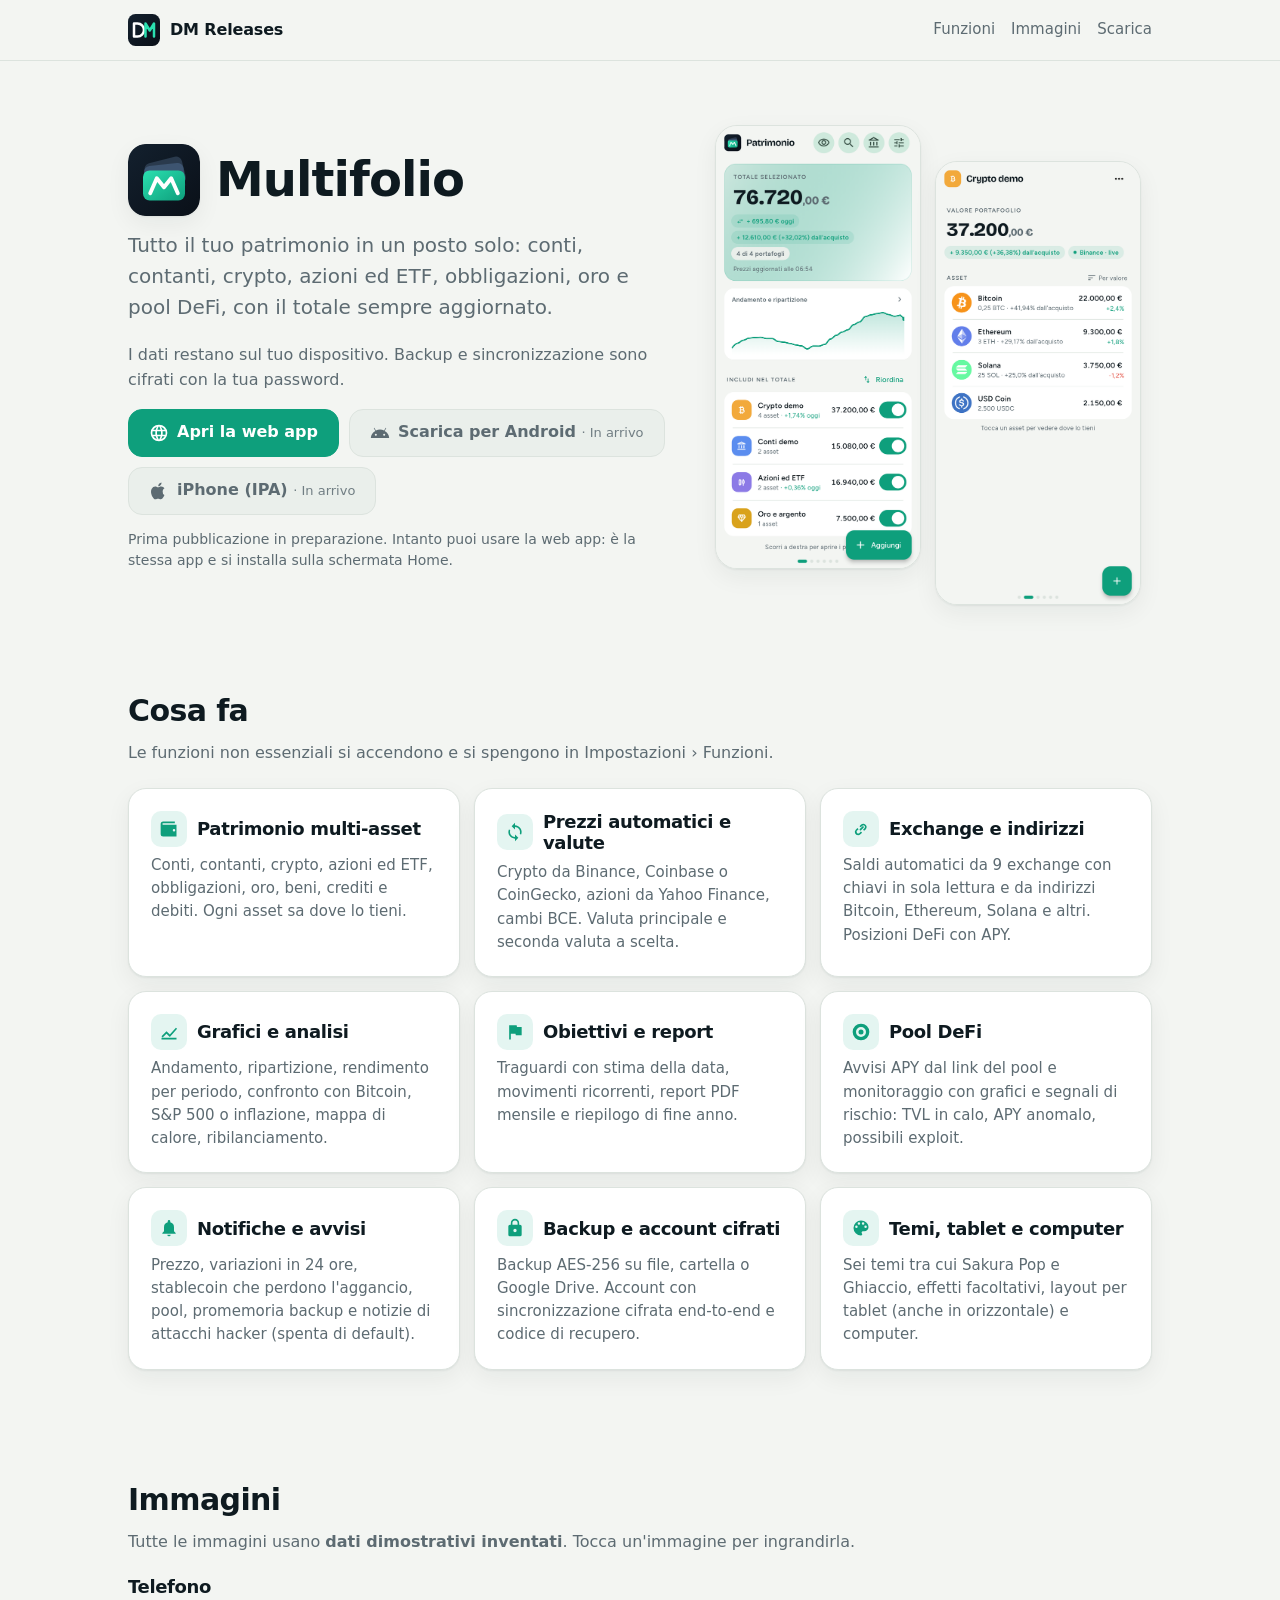
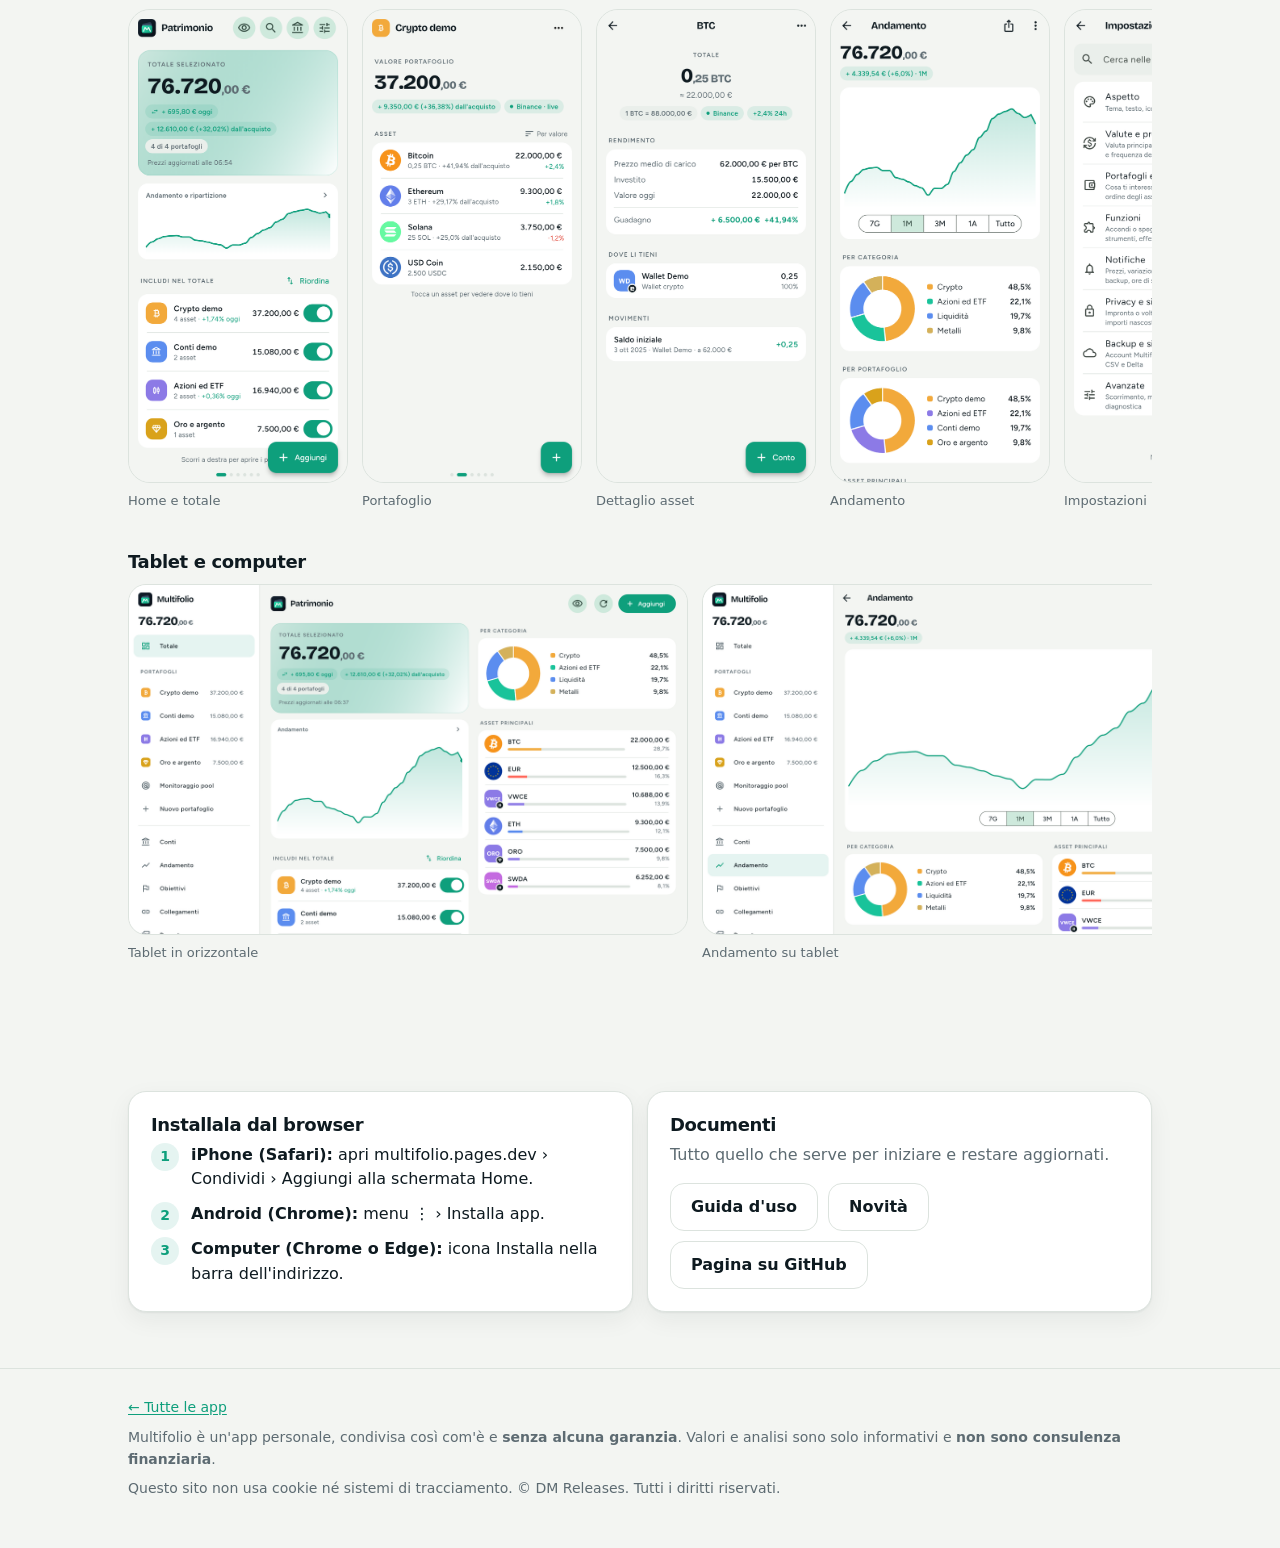
==== docs/multifolio/index.html @ 2bd75a1a "DM Releases: vetrina pubblica con Multifolio - README con installazione di APK (Android) e IPA (Side" ====
<!doctype html>
<html lang="it">
<head>
  <meta charset="utf-8">
  <meta name="viewport" content="width=device-width, initial-scale=1">
  <title>Multifolio · DM Releases</title>
  <meta name="description" content="Multifolio: tutto il tuo patrimonio in un posto solo. Web app, Android e iPhone, guida e novità.">
  <meta name="color-scheme" content="light dark">
  <meta name="theme-color" content="#f3f5f2" media="(prefers-color-scheme: light)">
  <meta name="theme-color" content="#0a1018" media="(prefers-color-scheme: dark)">
  <meta name="referrer" content="no-referrer">
  <link rel="icon" href="../assets/multifolio/logo.svg" type="image/svg+xml">
  <link rel="apple-touch-icon" href="../assets/multifolio/apple-touch-icon.png">
  <link rel="stylesheet" href="../assets/stile.css">
</head>
<body>
  <header class="top">
    <div class="wrap">
      <a class="brand" href="../" aria-label="DM Releases, pagina principale">
        <img class="brand-mark" src="../assets/dm.svg" alt="" width="32" height="32">
        DM Releases
      </a>
      <nav aria-label="Sezioni">
        <a href="#funzioni">Funzioni</a>
        <a href="#galleria">Immagini</a>
        <a href="#scarica">Scarica</a>
      </nav>
    </div>
  </header>

  <main>
    <section class="hero">
      <div class="wrap hero-grid">
        <div>
          <div class="app-title">
            <img src="../assets/multifolio/logo.svg" alt="Logo di Multifolio" width="72" height="72">
            <h1>Multifolio</h1>
          </div>
          <p class="lead">Tutto il tuo patrimonio in un posto solo: conti, contanti, crypto,
            azioni ed ETF, obbligazioni, oro e pool DeFi, con il totale sempre aggiornato.</p>
          <p class="muted">I dati restano sul tuo dispositivo. Backup e sincronizzazione sono
            cifrati con la tua password.</p>
          <div class="buttons" id="scarica">
            <a class="btn btn-primary" href="https://multifolio.pages.dev" rel="noopener">
              <svg viewBox="0 0 24 24" aria-hidden="true"><path fill="currentColor" d="M12 2a10 10 0 1 0 0 20 10 10 0 0 0 0-20Zm6.9 6h-3a15.7 15.7 0 0 0-1.4-3.6A8 8 0 0 1 18.9 8ZM12 4c.8 1.2 1.5 2.5 1.9 4h-3.8c.4-1.5 1.1-2.8 1.9-4ZM4.3 14a8.2 8.2 0 0 1 0-4h3.4a16.5 16.5 0 0 0 0 4H4.3Zm.8 2h3a15.7 15.7 0 0 0 1.4 3.6A8 8 0 0 1 5.1 16Zm3-8h-3a8 8 0 0 1 4.4-3.6C8.9 5.5 8.4 6.7 8.1 8ZM12 20c-.8-1.2-1.5-2.5-1.9-4h3.8c-.4 1.5-1.1 2.8-1.9 4Zm2.3-6H9.7a14.7 14.7 0 0 1 0-4h4.6a14.7 14.7 0 0 1 0 4Zm.2 5.6c.6-1.1 1.1-2.3 1.4-3.6h3a8 8 0 0 1-4.4 3.6Zm1.8-5.6a16.5 16.5 0 0 0 0-4h3.4a8.2 8.2 0 0 1 0 4h-3.4Z"/></svg>
              Apri la web app
            </a>
            <a class="btn" id="btn-android" aria-disabled="true" role="link">
              <svg viewBox="0 0 24 24" aria-hidden="true"><path fill="currentColor" d="M17.6 9.5 19.4 6.4a.4.4 0 0 0-.7-.4l-1.8 3.1a11 11 0 0 0-9.8 0L5.3 6a.4.4 0 0 0-.7.4l1.8 3.1A10.3 10.3 0 0 0 1 18h22a10.3 10.3 0 0 0-5.4-8.5ZM7 15.3a1.2 1.2 0 1 1 0-2.5 1.2 1.2 0 0 1 0 2.5Zm10 0a1.2 1.2 0 1 1 0-2.5 1.2 1.2 0 0 1 0 2.5Z"/></svg>
              <span>Scarica per Android <span class="sub" data-stato>· In arrivo</span></span>
            </a>
            <a class="btn" id="btn-ios" aria-disabled="true" role="link">
              <svg viewBox="0 0 24 24" aria-hidden="true"><path fill="currentColor" d="M16.4 12.6c0-2.6 2.1-3.8 2.2-3.9a4.8 4.8 0 0 0-3.8-2c-1.6-.2-3.1.9-3.9.9-.8 0-2-.9-3.4-.9a5 5 0 0 0-4.2 2.6c-1.8 3.1-.5 7.7 1.3 10.2.8 1.2 1.8 2.6 3.1 2.5 1.2 0 1.7-.8 3.2-.8s1.9.8 3.2.8c1.3 0 2.2-1.2 3-2.4a10 10 0 0 0 1.4-2.8 4.3 4.3 0 0 1-2.1-4.2ZM14 4.9A4.3 4.3 0 0 0 15 1.7a4.4 4.4 0 0 0-2.9 1.5 4.1 4.1 0 0 0-1 3.1A3.6 3.6 0 0 0 14 4.9Z"/></svg>
              <span>iPhone (IPA) <span class="sub" data-stato>· In arrivo</span></span>
            </a>
          </div>
          <p class="status" id="versione">Prima pubblicazione in preparazione. Intanto puoi usare la web app:
            è la stessa app e si installa sulla schermata Home.</p>
        </div>
        <div class="hero-shot">
          <picture>
            <source srcset="../assets/multifolio/screenshot/telefono-scuro.png" media="(prefers-color-scheme: dark)">
            <img src="../assets/multifolio/screenshot/telefono-home.png" alt="Home di Multifolio con il totale del patrimonio (dati dimostrativi)" width="540" height="1169">
          </picture>
          <picture>
            <source srcset="../assets/multifolio/screenshot/telefono-scuro-portafoglio.png" media="(prefers-color-scheme: dark)">
            <img src="../assets/multifolio/screenshot/telefono-portafoglio.png" alt="Un portafoglio crypto (dati dimostrativi)" width="540" height="1169">
          </picture>
        </div>
      </div>
    </section>

    <section id="funzioni">
      <div class="wrap">
        <div class="section-head">
          <h2>Cosa fa</h2>
          <p class="muted">Le funzioni non essenziali si accendono e si spengono in Impostazioni › Funzioni.</p>
        </div>
        <div class="grid">
          <div class="card feature">
            <h3><span class="ico"><svg viewBox="0 0 24 24" aria-hidden="true"><path fill="currentColor" d="M21 7H5a1 1 0 0 1 0-2h14V3H5a3 3 0 0 0-3 3v12a3 3 0 0 0 3 3h16V7Zm-3 8a1.5 1.5 0 1 1 0-3 1.5 1.5 0 0 1 0 3Z"/></svg></span>Patrimonio multi-asset</h3>
            <p>Conti, contanti, crypto, azioni ed ETF, obbligazioni, oro, beni, crediti e debiti. Ogni asset sa dove lo tieni.</p>
          </div>
          <div class="card feature">
            <h3><span class="ico"><svg viewBox="0 0 24 24" aria-hidden="true"><path fill="currentColor" d="M12 4V1L8 5l4 4V6a6 6 0 0 1 5.7 7.9l1.5 1.5A8 8 0 0 0 12 4Zm0 14a6 6 0 0 1-5.7-7.9L4.8 8.6A8 8 0 0 0 12 20v3l4-4-4-4v3Z"/></svg></span>Prezzi automatici e valute</h3>
            <p>Crypto da Binance, Coinbase o CoinGecko, azioni da Yahoo Finance, cambi BCE. Valuta principale e seconda valuta a scelta.</p>
          </div>
          <div class="card feature">
            <h3><span class="ico"><svg viewBox="0 0 24 24" aria-hidden="true"><path fill="currentColor" d="M10.6 13.4a1 1 0 0 1 0-1.4l3-3a1 1 0 1 1 1.4 1.4l-3 3a1 1 0 0 1-1.4 0Zm-2.1 6.2a4 4 0 0 1-2.8-6.8l2-2 1.4 1.4-2 2a2 2 0 0 0 2.8 2.8l2-2 1.4 1.4-2 2a4 4 0 0 1-2.8 1.2Zm7.3-5.4-1.4-1.4 2-2a2 2 0 0 0-2.8-2.8l-2 2-1.4-1.4 2-2a4 4 0 0 1 5.6 5.6l-2 2Z"/></svg></span>Exchange e indirizzi</h3>
            <p>Saldi automatici da 9 exchange con chiavi in sola lettura e da indirizzi Bitcoin, Ethereum, Solana e altri. Posizioni DeFi con APY.</p>
          </div>
          <div class="card feature">
            <h3><span class="ico"><svg viewBox="0 0 24 24" aria-hidden="true"><path fill="currentColor" d="M3 17.2 9 11l4 4 7.3-8.2 1.4 1.4L13 18l-4-4-4.6 4.6L3 17.2ZM3 21h18v-2H3v2Z"/></svg></span>Grafici e analisi</h3>
            <p>Andamento, ripartizione, rendimento per periodo, confronto con Bitcoin, S&amp;P 500 o inflazione, mappa di calore, ribilanciamento.</p>
          </div>
          <div class="card feature">
            <h3><span class="ico"><svg viewBox="0 0 24 24" aria-hidden="true"><path fill="currentColor" d="M14.4 6 14 4H5v17h2v-7h5.6l.4 2h7V6h-5.6Z"/></svg></span>Obiettivi e report</h3>
            <p>Traguardi con stima della data, movimenti ricorrenti, report PDF mensile e riepilogo di fine anno.</p>
          </div>
          <div class="card feature">
            <h3><span class="ico"><svg viewBox="0 0 24 24" aria-hidden="true"><path fill="currentColor" d="M12 2a10 10 0 1 0 10 10A10 10 0 0 0 12 2Zm0 4a6 6 0 1 1-6 6 6 6 0 0 1 6-6Zm0 3a3 3 0 1 0 3 3 3 3 0 0 0-3-3Z"/></svg></span>Pool DeFi</h3>
            <p>Avvisi APY dal link del pool e monitoraggio con grafici e segnali di rischio: TVL in calo, APY anomalo, possibili exploit.</p>
          </div>
          <div class="card feature">
            <h3><span class="ico"><svg viewBox="0 0 24 24" aria-hidden="true"><path fill="currentColor" d="M12 22a2 2 0 0 0 2-2h-4a2 2 0 0 0 2 2Zm6-6V11a6 6 0 0 0-4.5-5.8V4a1.5 1.5 0 0 0-3 0v1.2A6 6 0 0 0 6 11v5l-2 2v1h16v-1l-2-2Z"/></svg></span>Notifiche e avvisi</h3>
            <p>Prezzo, variazioni in 24 ore, stablecoin che perdono l'aggancio, pool, promemoria backup e notizie di attacchi hacker (spenta di default).</p>
          </div>
          <div class="card feature">
            <h3><span class="ico"><svg viewBox="0 0 24 24" aria-hidden="true"><path fill="currentColor" d="M18 8h-1V6A5 5 0 0 0 7 6v2H6a2 2 0 0 0-2 2v10a2 2 0 0 0 2 2h12a2 2 0 0 0 2-2V10a2 2 0 0 0-2-2Zm-6 9a2 2 0 1 1 2-2 2 2 0 0 1-2 2Zm3.1-9H8.9V6a3.1 3.1 0 0 1 6.2 0v2Z"/></svg></span>Backup e account cifrati</h3>
            <p>Backup AES-256 su file, cartella o Google Drive. Account con sincronizzazione cifrata end-to-end e codice di recupero.</p>
          </div>
          <div class="card feature">
            <h3><span class="ico"><svg viewBox="0 0 24 24" aria-hidden="true"><path fill="currentColor" d="M12 3a9 9 0 0 0 0 18 1.5 1.5 0 0 0 1.1-2.5 1.5 1.5 0 0 1 1.1-2.5H16a5 5 0 0 0 5-5c0-4.4-4-8-9-8Zm-5.5 9a1.5 1.5 0 1 1 1.5-1.5A1.5 1.5 0 0 1 6.5 12Zm3-4A1.5 1.5 0 1 1 11 6.5 1.5 1.5 0 0 1 9.5 8Zm5 0A1.5 1.5 0 1 1 16 6.5 1.5 1.5 0 0 1 14.5 8Zm3 4a1.5 1.5 0 1 1 1.5-1.5 1.5 1.5 0 0 1-1.5 1.5Z"/></svg></span>Temi, tablet e computer</h3>
            <p>Sei temi tra cui Sakura Pop e Ghiaccio, effetti facoltativi, layout per tablet (anche in orizzontale) e computer.</p>
          </div>
        </div>
      </div>
    </section>

    <section id="galleria">
      <div class="wrap">
        <div class="section-head">
          <h2>Immagini</h2>
          <p class="muted">Tutte le immagini usano <strong>dati dimostrativi inventati</strong>. Tocca un'immagine per ingrandirla.</p>
        </div>

        <h3>Telefono</h3>
        <div class="gallery phone" tabindex="0" aria-label="Immagini sul telefono, scorri di lato">
          <figure><a href="../assets/multifolio/screenshot/telefono-home.png"><img loading="lazy" src="../assets/multifolio/screenshot/telefono-home.png" alt="Home con il totale" width="540" height="1169"></a><figcaption>Home e totale</figcaption></figure>
          <figure><a href="../assets/multifolio/screenshot/telefono-portafoglio.png"><img loading="lazy" src="../assets/multifolio/screenshot/telefono-portafoglio.png" alt="Portafoglio crypto" width="540" height="1169"></a><figcaption>Portafoglio</figcaption></figure>
          <figure><a href="../assets/multifolio/screenshot/telefono-asset.png"><img loading="lazy" src="../assets/multifolio/screenshot/telefono-asset.png" alt="Dettaglio di un asset" width="540" height="1169"></a><figcaption>Dettaglio asset</figcaption></figure>
          <figure><a href="../assets/multifolio/screenshot/telefono-analisi.png"><img loading="lazy" src="../assets/multifolio/screenshot/telefono-analisi.png" alt="Andamento e ripartizione" width="540" height="1169"></a><figcaption>Andamento</figcaption></figure>
          <figure><a href="../assets/multifolio/screenshot/telefono-impostazioni.png"><img loading="lazy" src="../assets/multifolio/screenshot/telefono-impostazioni.png" alt="Impostazioni in categorie" width="540" height="1169"></a><figcaption>Impostazioni</figcaption></figure>
          <figure><a href="../assets/multifolio/screenshot/telefono-pool.png"><img loading="lazy" src="../assets/multifolio/screenshot/telefono-pool.png" alt="Monitoraggio pool DeFi" width="540" height="1169"></a><figcaption>Monitoraggio pool</figcaption></figure>
          <figure><a href="../assets/multifolio/screenshot/telefono-pool-dettaglio.png"><img loading="lazy" src="../assets/multifolio/screenshot/telefono-pool-dettaglio.png" alt="Dettaglio di un pool con avviso di rischio" width="540" height="1169"></a><figcaption>Avviso su un pool</figcaption></figure>
          <figure><a href="../assets/multifolio/screenshot/telefono-notizie.png"><img loading="lazy" src="../assets/multifolio/screenshot/telefono-notizie.png" alt="Notizie di attacchi hacker" width="540" height="1169"></a><figcaption>Notizie di attacchi</figcaption></figure>
          <figure><a href="../assets/multifolio/screenshot/telefono-notizie-scuro.png"><img loading="lazy" src="../assets/multifolio/screenshot/telefono-notizie-scuro.png" alt="Notizie di attacchi hacker, tema Ardesia" width="540" height="1169"></a><figcaption>Notizie, tema Ardesia</figcaption></figure>
          <figure><a href="../assets/multifolio/screenshot/telefono-scuro.png"><img loading="lazy" src="../assets/multifolio/screenshot/telefono-scuro.png" alt="Tema Classico scuro" width="540" height="1169"></a><figcaption>Tema scuro</figcaption></figure>
          <figure><a href="../assets/multifolio/screenshot/telefono-sakura-home.png"><img loading="lazy" src="../assets/multifolio/screenshot/telefono-sakura-home.png" alt="Tema Sakura Pop" width="540" height="1169"></a><figcaption>Tema Sakura Pop</figcaption></figure>
        </div>

        <h3 style="margin-top:24px">Tablet e computer</h3>
        <div class="gallery wide" tabindex="0" aria-label="Immagini su tablet e computer, scorri di lato">
          <figure><a href="../assets/multifolio/screenshot/tablet-home.png"><img loading="lazy" src="../assets/multifolio/screenshot/tablet-home.png" alt="Tablet in orizzontale" width="1200" height="750"></a><figcaption>Tablet in orizzontale</figcaption></figure>
          <figure><a href="../assets/multifolio/screenshot/tablet-analisi.png"><img loading="lazy" src="../assets/multifolio/screenshot/tablet-analisi.png" alt="Andamento su tablet" width="1200" height="750"></a><figcaption>Andamento su tablet</figcaption></figure>
          <figure><a href="../assets/multifolio/screenshot/computer-home.png"><img loading="lazy" src="../assets/multifolio/screenshot/computer-home.png" alt="Cruscotto sul computer" width="1200" height="750"></a><figcaption>Cruscotto sul computer</figcaption></figure>
          <figure><a href="../assets/multifolio/screenshot/computer-portafoglio.png"><img loading="lazy" src="../assets/multifolio/screenshot/computer-portafoglio.png" alt="Tabella degli asset sul computer" width="1200" height="750"></a><figcaption>Tabella degli asset</figcaption></figure>
          <figure><a href="../assets/multifolio/screenshot/computer-analisi.png"><img loading="lazy" src="../assets/multifolio/screenshot/computer-analisi.png" alt="Andamento sul computer" width="1200" height="750"></a><figcaption>Andamento sul computer</figcaption></figure>
          <figure><a href="../assets/multifolio/screenshot/computer-scuro.png"><img loading="lazy" src="../assets/multifolio/screenshot/computer-scuro.png" alt="Computer con tema scuro" width="1200" height="750"></a><figcaption>Tema scuro</figcaption></figure>
        </div>
      </div>
    </section>

    <section>
      <div class="wrap two">
        <div class="card">
          <h3>Installala dal browser</h3>
          <ol class="steps">
            <li><strong>iPhone (Safari):</strong> apri multifolio.pages.dev › Condividi › Aggiungi alla schermata Home.</li>
            <li><strong>Android (Chrome):</strong> menu ⋮ › Installa app.</li>
            <li><strong>Computer (Chrome o Edge):</strong> icona Installa nella barra dell'indirizzo.</li>
          </ol>
        </div>
        <div class="card">
          <h3>Documenti</h3>
          <p class="muted">Tutto quello che serve per iniziare e restare aggiornati.</p>
          <div class="buttons">
            <a class="btn" href="https://github.com/Layaris/DMReleases/blob/main/multifolio/GUIDA.md">Guida d'uso</a>
            <a class="btn" href="https://github.com/Layaris/DMReleases/blob/main/multifolio/CHANGELOG.md">Novità</a>
            <a class="btn" href="https://github.com/Layaris/DMReleases/tree/main/multifolio">Pagina su GitHub</a>
          </div>
        </div>
      </div>
    </section>
  </main>

  <footer>
    <div class="wrap">
      <p><a href="../">← Tutte le app</a></p>
      <p>Multifolio è un'app personale, condivisa così com'è e <strong>senza alcuna garanzia</strong>.
        Valori e analisi sono solo informativi e <strong>non sono consulenza finanziaria</strong>.</p>
      <p>Questo sito non usa cookie né sistemi di tracciamento. © DM Releases. Tutti i diritti riservati.</p>
    </div>
  </footer>

  <script>
    // Legge latest.json (stessa cartella, copia di multifolio/latest.json scritta
    // dalla pubblicazione automatica). Campi: version, build, date, apk per Android;
    // ipa_version, ipa_build, ipa_date, ipa per iPhone. Senza file o senza link i
    // pulsanti restano "In arrivo".
    (function () {
      function data(iso) {
        var d = iso ? new Date(iso) : null;
        return d && !isNaN(d) ? d.toLocaleDateString('it-IT', { day: 'numeric', month: 'long', year: 'numeric' }) : '';
      }
      function sicuro(url) { return typeof url === 'string' && /^https:\/\/github\.com\//.test(url) ? url : null; }
      function attiva(id, url, versione, primario) {
        var b = document.getElementById(id);
        if (!b || !url) return false;
        b.href = url;
        b.removeAttribute('aria-disabled');
        b.removeAttribute('role');
        if (primario) b.classList.add('btn-primary');
        var s = b.querySelector('[data-stato]');
        if (s) s.textContent = versione ? '· ' + versione : '';
        return true;
      }
      fetch('latest.json', { cache: 'no-store' })
        .then(function (r) { return r.ok ? r.json() : null; })
        .then(function (d) {
          if (!d || d.app !== 'multifolio') return;
          var righe = [];
          if (attiva('btn-android', sicuro(d.apk), d.version, false)) {
            righe.push('Android ' + d.version + (d.build ? ' (build ' + d.build + ')' : '') + (d.date ? ' del ' + data(d.date) : ''));
          }
          if (attiva('btn-ios', sicuro(d.ipa), d.ipa_version, false)) {
            righe.push('iPhone ' + d.ipa_version + (d.ipa_build ? ' (build ' + d.ipa_build + ')' : '') + (d.ipa_date ? ' del ' + data(d.ipa_date) : ''));
          }
          if (!righe.length) return;
          var v = document.getElementById('versione');
          v.textContent = 'Ultima versione: ' + righe.join(' · ') + '. ';
          var a = document.createElement('a');
          a.href = 'https://github.com/Layaris/DMReleases/blob/main/multifolio/CHANGELOG.md';
          a.textContent = 'Cosa cambia';
          v.appendChild(a);
        })
        .catch(function () {});
    })();
  </script>
</body>
</html>
---- docs/assets/stile.css ----
/* DM Releases – stile del sito (nessuna libreria esterna, solo font di sistema). */
:root {
  color-scheme: light dark;
  --bg: #f3f5f2;
  --surface: #ffffff;
  --surface-alt: #eaefeb;
  --fg: #0e1a20;
  --muted: #5d6b72;
  --line: #dce3de;
  --accent: #0e9f7c;
  --accent-fg: #ffffff;
  --accent-soft: rgba(14, 159, 124, 0.11);
  --shadow: 0 1px 2px rgba(14, 26, 32, 0.06), 0 8px 24px rgba(14, 26, 32, 0.06);
  --radius: 18px;
  --max: 1080px;
  --font: system-ui, -apple-system, "Segoe UI", Roboto, "Helvetica Neue", Arial, sans-serif;
}
@media (prefers-color-scheme: dark) {
  :root {
    --bg: #0a1018;
    --surface: #121b26;
    --surface-alt: #1a2533;
    --fg: #e8eef2;
    --muted: #8a98a8;
    --line: #223042;
    --accent: #19c39a;
    --accent-fg: #06261d;
    --accent-soft: rgba(25, 195, 154, 0.14);
    --shadow: 0 1px 2px rgba(0, 0, 0, 0.4), 0 8px 24px rgba(0, 0, 0, 0.25);
  }
}

*, *::before, *::after { box-sizing: border-box; }
html { -webkit-text-size-adjust: 100%; }
body {
  margin: 0;
  background: var(--bg);
  color: var(--fg);
  font-family: var(--font);
  font-size: 16px;
  line-height: 1.55;
  overflow-x: hidden;
}
img { max-width: 100%; height: auto; display: block; }
a { color: var(--accent); text-underline-offset: 2px; }
a:focus-visible, button:focus-visible { outline: 3px solid var(--accent); outline-offset: 2px; border-radius: 8px; }

.wrap { width: 100%; max-width: var(--max); margin: 0 auto; padding: 0 16px; }
@media (min-width: 720px) { .wrap { padding: 0 28px; } }

/* Barra in alto */
.top { border-bottom: 1px solid var(--line); background: var(--bg); }
.top .wrap { display: flex; align-items: center; justify-content: space-between; gap: 12px; min-height: 60px; }
.brand { display: flex; align-items: center; gap: 10px; color: var(--fg); text-decoration: none; font-weight: 700; letter-spacing: -0.01em; }
.brand-mark { width: 32px; height: 32px; flex: none; }
.top nav { display: flex; gap: 16px; font-size: 15px; }
.top nav a { color: var(--muted); text-decoration: none; }
.top nav a:hover { color: var(--fg); }
@media (max-width: 400px) { .top nav { gap: 12px; font-size: 14px; } }
@media (max-width: 359px) { .top nav a:nth-child(n+3) { display: none; } }

/* Titoli e testo */
h1, h2, h3 { line-height: 1.2; letter-spacing: -0.02em; margin: 0 0 0.4em; }
h1 { font-size: clamp(30px, 6vw, 48px); font-weight: 800; }
h2 { font-size: clamp(22px, 3.6vw, 30px); font-weight: 750; }
h3 { font-size: 18px; font-weight: 700; }
p { margin: 0 0 1em; }
.lead { font-size: clamp(17px, 2.2vw, 20px); color: var(--muted); max-width: 46ch; }
.muted { color: var(--muted); }
.small { font-size: 14px; }
section { padding: 40px 0; }
@media (min-width: 720px) { section { padding: 56px 0; } }
.section-head { margin-bottom: 22px; }
.eyebrow { text-transform: uppercase; letter-spacing: 0.12em; font-size: 12px; font-weight: 700; color: var(--muted); margin-bottom: 8px; }

/* Pulsanti */
.buttons { display: flex; flex-wrap: wrap; gap: 10px; }
.btn {
  display: inline-flex; align-items: center; justify-content: center; gap: 8px;
  min-height: 48px; padding: 0 20px; border-radius: 14px;
  border: 1px solid var(--line); background: var(--surface); color: var(--fg);
  font: inherit; font-weight: 650; text-decoration: none; cursor: pointer;
  transition: transform 0.12s ease, background 0.12s ease;
}
.btn:hover { transform: translateY(-1px); }
.btn svg { width: 20px; height: 20px; flex: none; }
.btn-primary { background: var(--accent); border-color: var(--accent); color: var(--accent-fg); }
.btn[aria-disabled="true"] { color: var(--muted); cursor: default; transform: none; background: var(--surface-alt); }
.btn .sub { font-weight: 500; font-size: 13px; opacity: 0.85; }
@media (max-width: 480px) { .buttons .btn { flex: 1 1 100%; } }

/* Schede */
.card { background: var(--surface); border: 1px solid var(--line); border-radius: var(--radius); padding: 22px; box-shadow: var(--shadow); }
.grid { display: grid; gap: 14px; grid-template-columns: repeat(auto-fill, minmax(280px, 1fr)); }
.feature h3 { display: flex; align-items: center; gap: 10px; }
.feature .ico { width: 36px; height: 36px; border-radius: 10px; background: var(--accent-soft); color: var(--accent); display: grid; place-items: center; flex: none; }
.feature .ico svg { width: 20px; height: 20px; }
.feature p { color: var(--muted); margin: 0; font-size: 15px; }

/* Hero */
.hero { padding: 40px 0 24px; }
@media (min-width: 720px) { .hero { padding: 64px 0 32px; } }
.hero-grid { display: grid; gap: 28px; align-items: center; }
@media (min-width: 860px) { .hero-grid { grid-template-columns: 1.1fr 0.9fr; } }
.app-title { display: flex; align-items: center; gap: 16px; margin-bottom: 14px; }
.app-title img { width: 72px; height: 72px; border-radius: 18px; box-shadow: var(--shadow); }
.app-title h1 { margin: 0; }
.hero-shot { display: flex; justify-content: center; gap: 14px; }
.hero-shot picture { display: block; width: 46%; max-width: 230px; }
.hero-shot img { width: 100%; border-radius: 22px; border: 1px solid var(--line); box-shadow: var(--shadow); }
.hero-shot picture:nth-child(2) { margin-top: 36px; }
.status { margin-top: 14px; font-size: 14px; color: var(--muted); }

/* Elenco delle app (pagina principale) */
.app-card { display: grid; gap: 18px; }
@media (min-width: 720px) { .app-card { grid-template-columns: auto 1fr; align-items: start; } }
.app-card .logo { width: 88px; height: 88px; border-radius: 22px; box-shadow: var(--shadow); }
.tags { display: flex; flex-wrap: wrap; gap: 6px; margin: 0 0 14px; padding: 0; list-style: none; }
.tags li { font-size: 13px; padding: 3px 10px; border-radius: 999px; background: var(--accent-soft); color: var(--fg); }

/* Galleria */
.gallery { display: flex; gap: 14px; overflow-x: auto; scroll-snap-type: x mandatory; padding: 4px 2px 16px; -webkit-overflow-scrolling: touch; }
.gallery figure { margin: 0; flex: none; scroll-snap-align: start; }
.gallery.phone figure { width: min(62vw, 220px); }
.gallery.wide figure { width: min(86vw, 560px); }
.gallery img { width: 100%; border-radius: 18px; border: 1px solid var(--line); background: var(--surface); }
.gallery.phone img { border-radius: 22px; }
.gallery figcaption { font-size: 13px; color: var(--muted); margin-top: 8px; }
.gallery a { display: block; }
.note { font-size: 13px; color: var(--muted); }

/* Passi numerati */
.steps { counter-reset: s; list-style: none; padding: 0; margin: 0; display: grid; gap: 10px; }
.steps li { counter-increment: s; position: relative; padding-left: 40px; }
.steps li::before { content: counter(s); position: absolute; left: 0; top: 0; width: 28px; height: 28px; border-radius: 50%; background: var(--accent-soft); color: var(--accent); font-weight: 700; font-size: 14px; display: grid; place-items: center; }
.two { display: grid; gap: 14px; }
@media (min-width: 760px) { .two { grid-template-columns: 1fr 1fr; } }

/* Piè di pagina */
footer { border-top: 1px solid var(--line); padding: 28px 0 40px; font-size: 14px; color: var(--muted); }
footer p { margin: 0 0 8px; }
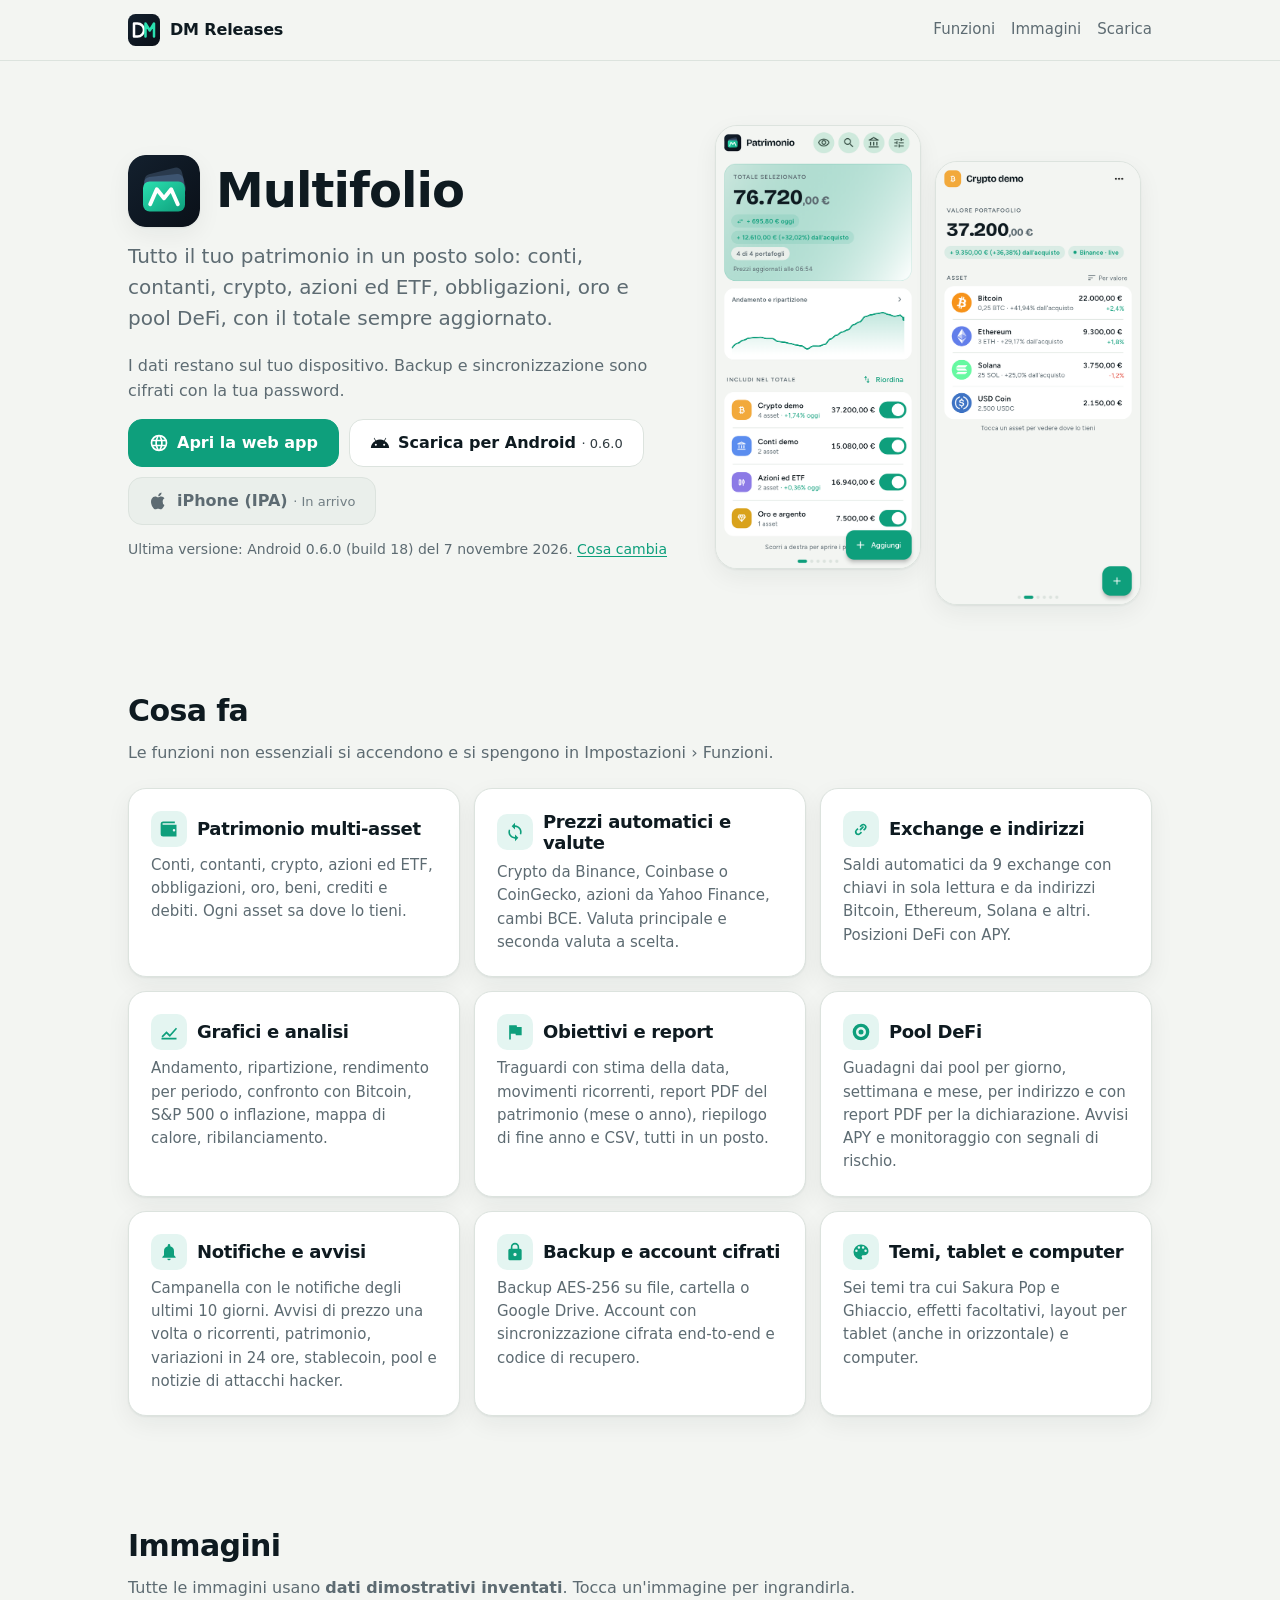
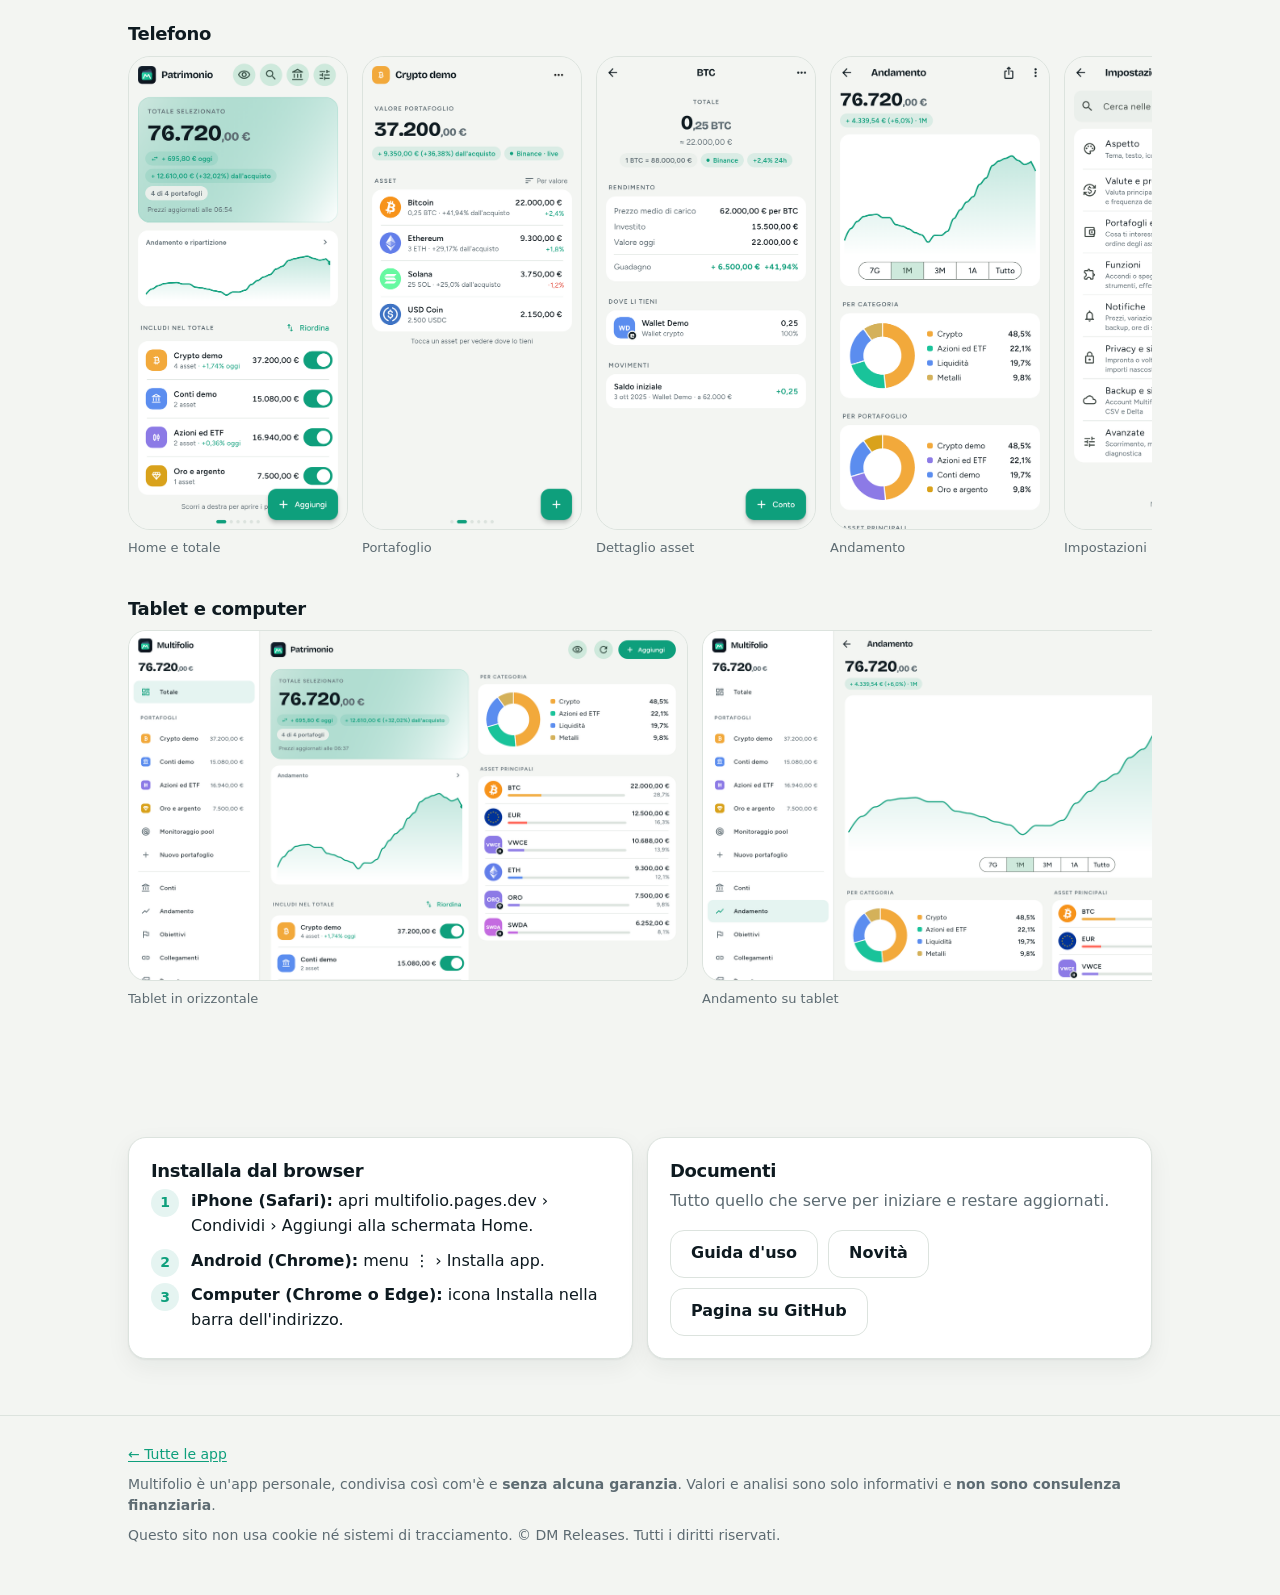
==== commit 0f6f475b: "Multifolio 0.7: descrizioni, guida e sito aggiornati Campanella con lo storico delle notifiche, avvi" ====
--- a/docs/multifolio/index.html
+++ b/docs/multifolio/index.html
@@ -95,15 +95,15 @@
           </div>
           <div class="card feature">
             <h3><span class="ico"><svg viewBox="0 0 24 24" aria-hidden="true"><path fill="currentColor" d="M14.4 6 14 4H5v17h2v-7h5.6l.4 2h7V6h-5.6Z"/></svg></span>Obiettivi e report</h3>
-            <p>Traguardi con stima della data, movimenti ricorrenti, report PDF mensile e riepilogo di fine anno.</p>
+            <p>Traguardi con stima della data, movimenti ricorrenti, report PDF del patrimonio (mese o anno), riepilogo di fine anno e CSV, tutti in un posto.</p>
           </div>
           <div class="card feature">
             <h3><span class="ico"><svg viewBox="0 0 24 24" aria-hidden="true"><path fill="currentColor" d="M12 2a10 10 0 1 0 10 10A10 10 0 0 0 12 2Zm0 4a6 6 0 1 1-6 6 6 6 0 0 1 6-6Zm0 3a3 3 0 1 0 3 3 3 3 0 0 0-3-3Z"/></svg></span>Pool DeFi</h3>
-            <p>Avvisi APY dal link del pool e monitoraggio con grafici e segnali di rischio: TVL in calo, APY anomalo, possibili exploit.</p>
+            <p>Guadagni dai pool per giorno, settimana e mese, per indirizzo e con report PDF per la dichiarazione. Avvisi APY e monitoraggio con segnali di rischio.</p>
           </div>
           <div class="card feature">
             <h3><span class="ico"><svg viewBox="0 0 24 24" aria-hidden="true"><path fill="currentColor" d="M12 22a2 2 0 0 0 2-2h-4a2 2 0 0 0 2 2Zm6-6V11a6 6 0 0 0-4.5-5.8V4a1.5 1.5 0 0 0-3 0v1.2A6 6 0 0 0 6 11v5l-2 2v1h16v-1l-2-2Z"/></svg></span>Notifiche e avvisi</h3>
-            <p>Prezzo, variazioni in 24 ore, stablecoin che perdono l'aggancio, pool, promemoria backup e notizie di attacchi hacker (spenta di default).</p>
+            <p>Campanella con le notifiche degli ultimi 10 giorni. Avvisi di prezzo una volta o ricorrenti, patrimonio, variazioni in 24 ore, stablecoin, pool e notizie di attacchi hacker.</p>
           </div>
           <div class="card feature">
             <h3><span class="ico"><svg viewBox="0 0 24 24" aria-hidden="true"><path fill="currentColor" d="M18 8h-1V6A5 5 0 0 0 7 6v2H6a2 2 0 0 0-2 2v10a2 2 0 0 0 2 2h12a2 2 0 0 0 2-2V10a2 2 0 0 0-2-2Zm-6 9a2 2 0 1 1 2-2 2 2 0 0 1-2 2Zm3.1-9H8.9V6a3.1 3.1 0 0 1 6.2 0v2Z"/></svg></span>Backup e account cifrati</h3>
